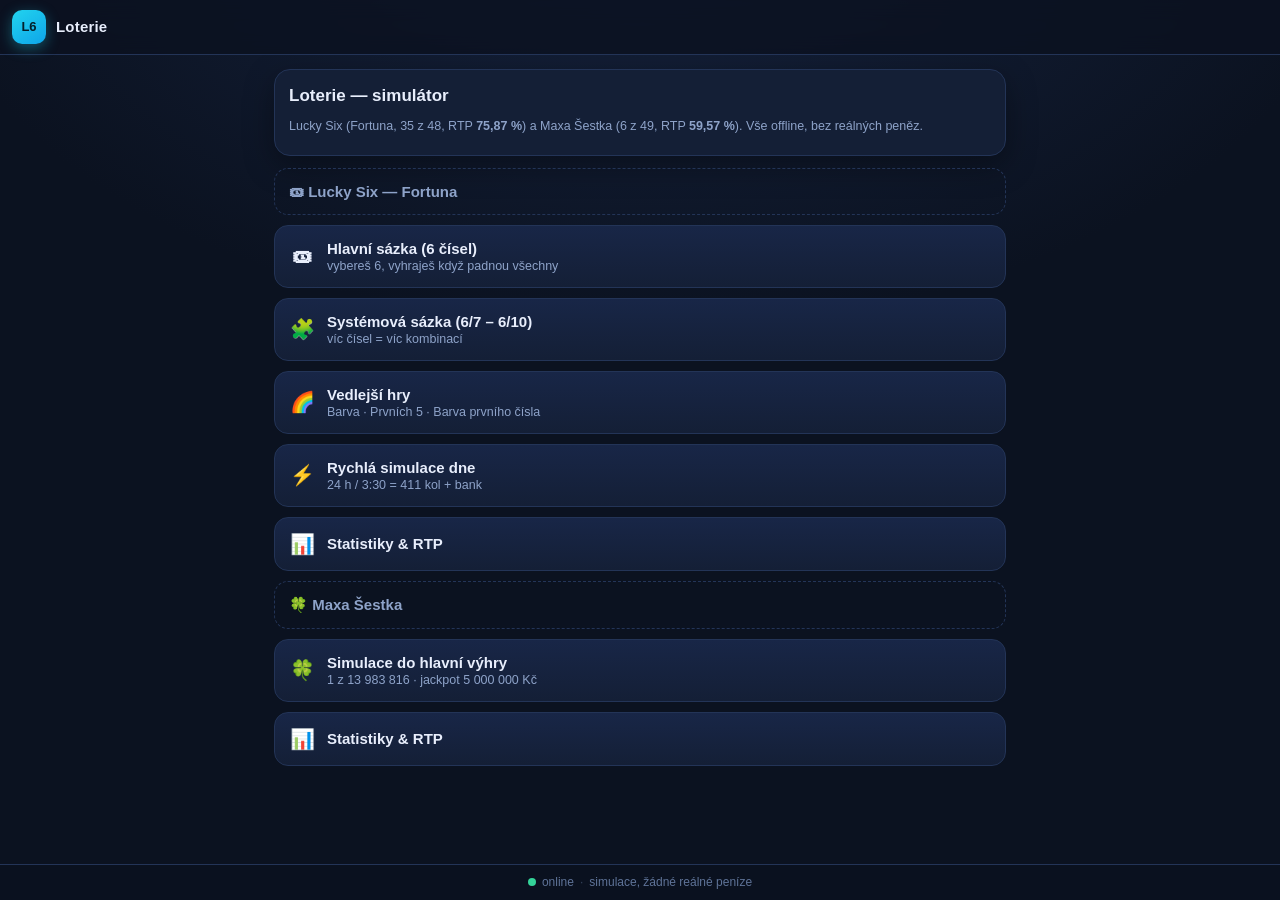
==== pwa/index.html @ 61f72ab9 "pwa: offline PWA Loterie (Lucky Six + Maxa Sestka) — HTML/CSS/JS, service worker, manifest, ikony; l" ====
<!doctype html>
<html lang="cs">
<head>
<meta charset="utf-8">
<meta name="viewport" content="width=device-width, initial-scale=1, viewport-fit=cover">
<meta name="theme-color" content="#0b1220">
<meta name="description" content="Lucky Six a Maxa Šestka — simulátor, statistiky a RTP. Offline PWA.">
<title>Loterie — Lucky Six &amp; Maxa Šestka</title>
<link rel="manifest" href="manifest.webmanifest">
<link rel="icon" href="icon.svg" type="image/svg+xml">
<link rel="apple-touch-icon" href="icon-192.png">
<meta name="apple-mobile-web-app-capable" content="yes">
<meta name="apple-mobile-web-app-status-bar-style" content="black-translucent">
<link rel="stylesheet" href="style.css">
</head>
<body>
<header class="topbar">
  <button id="back" class="iconbtn" aria-label="Zpět" hidden>‹</button>
  <div class="brand">
    <span class="logo">L6</span>
    <span class="title" id="scr-title">Loterie</span>
  </div>
  <button id="install" class="iconbtn" aria-label="Nainstalovat" hidden>⤓</button>
</header>
<main id="app" class="app"></main>
<footer class="foot">
  <span id="netdot" class="dot"></span>
  <span id="nettext">offline</span>
  <span class="sep">·</span>
  <span>simulace, žádné reálné peníze</span>
</footer>
<script src="app.js"></script>
</body>
</html>
---- pwa/style.css ----
:root{
  --bg:#0b1220; --bg2:#101a2e; --card:#141f36; --card2:#182647;
  --line:#233457; --fg:#e8eefc; --dim:#8ea3c9; --dim2:#5f7398;
  --cy:#22d3ee; --gr:#34d399; --rd:#fb7185; --yl:#fbbf24; --vi:#a78bfa;
  --shadow:0 10px 30px rgba(0,0,0,.35);
  --r:16px;
}
*{box-sizing:border-box}
html,body{height:100%}
body{
  margin:0; background:radial-gradient(1200px 700px at 50% -10%, #16233f 0%, var(--bg) 60%);
  color:var(--fg); font:15px/1.45 -apple-system,BlinkMacSystemFont,"Segoe UI",Roboto,"Helvetica Neue",Arial,sans-serif;
  -webkit-font-smoothing:antialiased; padding-bottom:64px;
}
.topbar{
  position:sticky; top:0; z-index:20; display:flex; align-items:center; gap:10px;
  padding:10px 12px; background:rgba(11,18,32,.82); backdrop-filter:blur(10px);
  border-bottom:1px solid var(--line);
}
.brand{display:flex; align-items:center; gap:10px; flex:1; min-width:0}
.logo{
  display:grid; place-items:center; width:34px; height:34px; border-radius:10px;
  background:linear-gradient(145deg,var(--cy),#0ea5e9); color:#04202b; font-weight:800; font-size:13px;
  box-shadow:0 4px 14px rgba(34,211,238,.35)
}
.title{font-weight:700; letter-spacing:.2px; white-space:nowrap; overflow:hidden; text-overflow:ellipsis}
.iconbtn{
  width:38px; height:38px; border-radius:12px; border:1px solid var(--line);
  background:var(--card); color:var(--fg); font-size:20px; cursor:pointer; line-height:1;
}
.iconbtn:active{transform:scale(.96)}
.app{padding:14px 14px 20px; max-width:760px; margin:0 auto}
.card{background:var(--card); border:1px solid var(--line); border-radius:var(--r); padding:14px; margin-bottom:12px; box-shadow:var(--shadow)}
.card.tight{padding:10px}
h1,h2,h3{margin:0 0 8px}
h2{font-size:17px}
h3{font-size:14px; color:var(--dim); text-transform:uppercase; letter-spacing:.6px; font-weight:700}
p{margin:6px 0}
.dim{color:var(--dim)}
.dim2{color:var(--dim2)}
.small{font-size:12.5px}
.center{text-align:center}
.mono{font-variant-numeric:tabular-nums; font-family:ui-monospace,SFMono-Regular,Menlo,Consolas,monospace}

.menu{display:grid; gap:10px}
.mbtn{
  display:flex; align-items:center; gap:12px; text-align:left; width:100%;
  padding:14px; border-radius:14px; border:1px solid var(--line); background:linear-gradient(180deg,var(--card2),var(--card));
  color:var(--fg); cursor:pointer; font-size:15px; font-weight:600;
}
.mbtn:active{transform:scale(.99)}
.mbtn .em{font-size:20px; width:26px; text-align:center}
.mbtn .sub{display:block; font-weight:400; font-size:12.5px; color:var(--dim); margin-top:2px}
.mbtn.group{background:transparent; border-style:dashed; color:var(--dim); font-weight:700; cursor:default}

.btn{
  appearance:none; border:1px solid var(--line); background:var(--card2); color:var(--fg);
  padding:11px 14px; border-radius:12px; font-size:14px; font-weight:600; cursor:pointer;
}
.btn:active{transform:scale(.98)}
.btn.primary{background:linear-gradient(145deg,var(--cy),#0891b2); color:#04202b; border-color:transparent}
.btn.ghost{background:transparent}
.btn.danger{background:#3a1620; border-color:#5b2130; color:#ffd7de}
.btn:disabled{opacity:.45; cursor:not-allowed}
.row{display:flex; gap:8px; flex-wrap:wrap}
.row.end{justify-content:flex-end}
.spacer{flex:1}
label.field{display:block; margin:10px 0}
label.field > span{display:block; font-size:12.5px; color:var(--dim); margin-bottom:5px}
input,select{
  width:100%; padding:11px 12px; border-radius:12px; border:1px solid var(--line);
  background:#0d1729; color:var(--fg); font-size:15px;
}
input:focus,select:focus{outline:2px solid rgba(34,211,238,.4); border-color:transparent}

.grid{display:grid; grid-template-columns:repeat(8,1fr); gap:6px}
.grid.g7{grid-template-columns:repeat(7,1fr)}
.num{
  aspect-ratio:1/1; display:grid; place-items:center; border-radius:10px;
  border:1px solid var(--line); background:#0d1729; color:var(--dim);
  font-weight:700; font-size:14px; cursor:pointer; position:relative; user-select:none;
}
.num:active{transform:scale(.94)}
.num.on{background:linear-gradient(145deg,var(--vi),#7c3aed); color:#fff; border-color:transparent; box-shadow:0 0 0 2px rgba(167,139,250,.35)}
.num.hit{background:linear-gradient(145deg,var(--gr),#059669); color:#04220f; border-color:transparent}
.num.miss{opacity:.45}
.num .pos{position:absolute; right:3px; bottom:2px; font-size:9px; font-weight:700; opacity:.85}

.chips{display:flex; flex-wrap:wrap; gap:8px}
.chip{
  padding:8px 12px; border-radius:999px; border:1px solid var(--line); background:#0d1729;
  color:var(--dim); cursor:pointer; font-size:13px; font-weight:600
}
.chip.on{background:var(--cy); color:#04202b; border-color:transparent}
.dotc{display:inline-block; width:10px; height:10px; border-radius:50%; margin-right:6px; vertical-align:-1px}

.stat{display:flex; justify-content:space-between; gap:10px; padding:7px 0; border-bottom:1px dashed var(--line)}
.stat:last-child{border-bottom:0}
.stat .k{color:var(--dim)}
.stat .v{font-weight:700}
.big{font-size:26px; font-weight:800}
.pos{color:var(--gr)}
.neg{color:var(--rd)}
.warn{color:var(--yl)}

.log{
  max-height:52vh; overflow:auto; border:1px solid var(--line); border-radius:12px; background:#0a1322;
  padding:8px; font-family:ui-monospace,SFMono-Regular,Menlo,Consolas,monospace; font-size:12px; line-height:1.55;
}
.log .l{white-space:nowrap}
.log .l .g{color:var(--gr); font-weight:700}
.log .l .d{color:var(--dim2)}
.log .l .w{color:var(--gr)}
.log .l .z{color:var(--rd)}
.log .l .p{color:var(--dim); margin-right:6px}

.bar{height:8px; border-radius:999px; background:#0d1729; overflow:hidden; border:1px solid var(--line)}
.bar > i{display:block; height:100%; background:linear-gradient(90deg,var(--cy),#0ea5e9); width:0%}

.badge{display:inline-block; padding:3px 8px; border-radius:999px; font-size:11.5px; font-weight:700; border:1px solid var(--line)}
.badge.gr{background:rgba(52,211,153,.15); color:var(--gr); border-color:rgba(52,211,153,.4)}
.badge.rd{background:rgba(251,113,133,.15); color:var(--rd); border-color:rgba(251,113,133,.4)}
.badge.yl{background:rgba(251,191,36,.15); color:var(--yl); border-color:rgba(251,191,36,.4)}

.foot{
  position:fixed; left:0; right:0; bottom:0; display:flex; align-items:center; gap:6px; justify-content:center;
  padding:9px; font-size:12px; color:var(--dim2); background:rgba(11,18,32,.9); border-top:1px solid var(--line);
  backdrop-filter:blur(8px);
}
.foot .sep{opacity:.5}
.dot{width:8px; height:8px; border-radius:50%; background:var(--rd)}
.dot.ok{background:var(--gr)}
table{width:100%; border-collapse:collapse; font-size:13px}
th,td{padding:6px 4px; text-align:left; border-bottom:1px solid var(--line)}
th{color:var(--dim); font-weight:600; font-size:12px}
td.r,th.r{text-align:right}
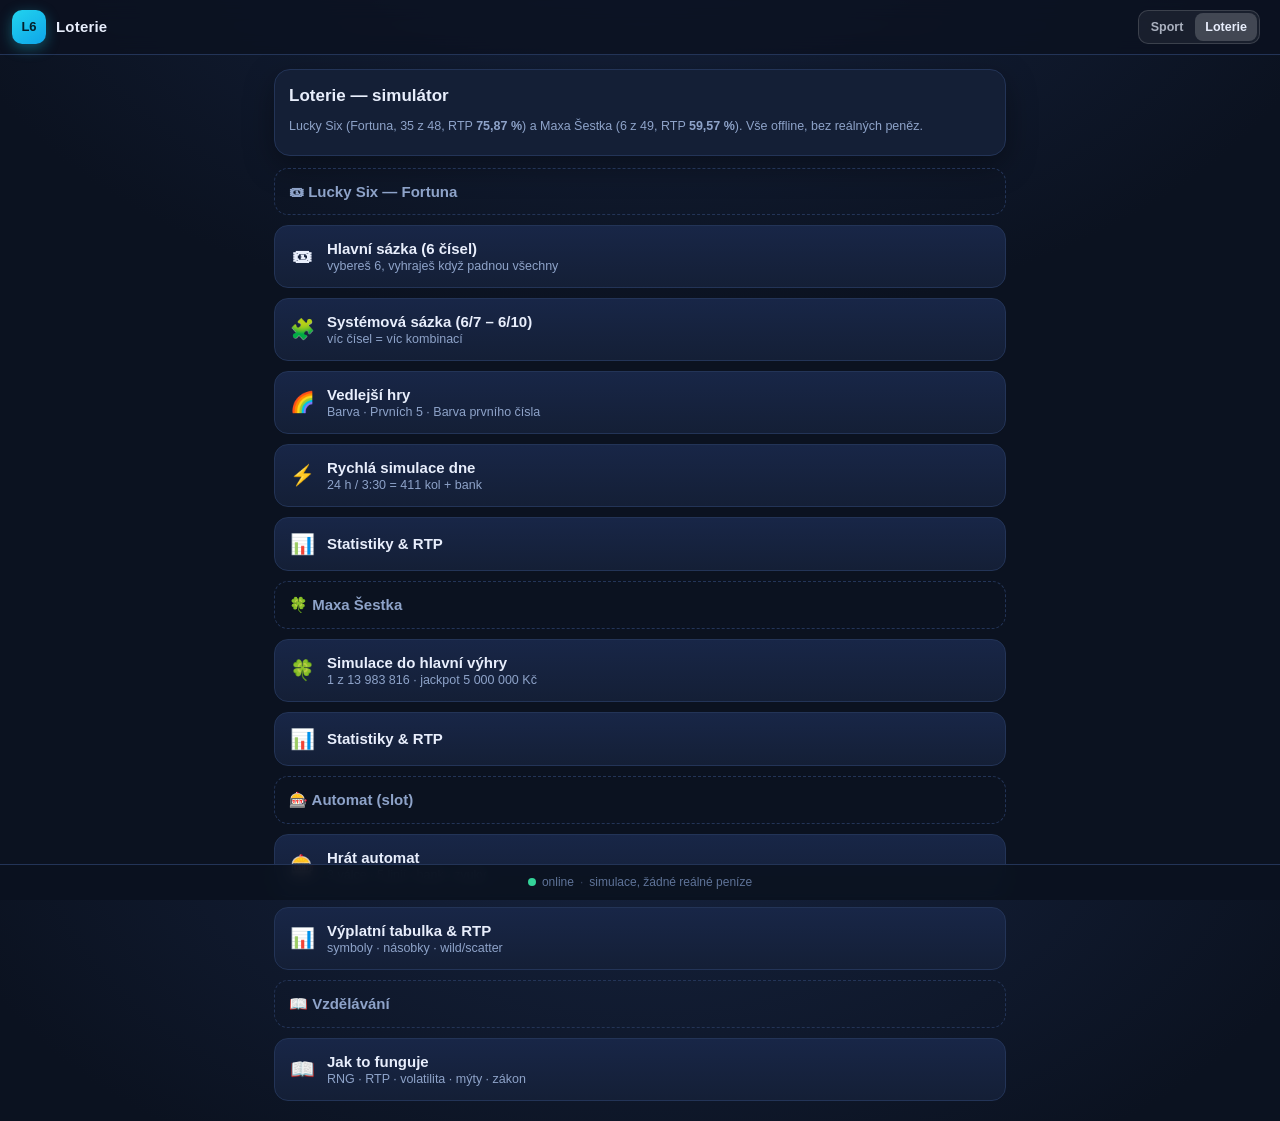
==== commit 57e99ea1: "2026-10-07 19:00:58 git-agent" ====
--- a/pwa/index.html
+++ b/pwa/index.html
@@ -20,6 +20,7 @@
     <span class="logo">L6</span>
     <span class="title" id="scr-title">Loterie</span>
   </div>
+  <nav class="modesw" aria-label="Přepínač sekce"><a href="/">Sport</a><a href="/loterie/" class="on">Loterie</a></nav>
   <button id="install" class="iconbtn" aria-label="Nainstalovat" hidden>⤓</button>
 </header>
 <main id="app" class="app"></main>
--- a/pwa/style.css
+++ b/pwa/style.css
@@ -133,4 +133,75 @@
 table{width:100%; border-collapse:collapse; font-size:13px}
 th,td{padding:6px 4px; text-align:left; border-bottom:1px solid var(--line)}
 th{color:var(--dim); font-weight:600; font-size:12px}
-td.r,th.r{text-align:right}+td.r,th.r{text-align:right}
+/* ===== AUTOMAT (slot machine) ===== */
+.slot-wrap{display:flex;flex-direction:column;gap:12px}
+.reels{
+  display:grid;grid-template-columns:repeat(3,1fr);gap:8px;padding:12px;
+  background:linear-gradient(180deg,#1a2744,#0d1729);border:2px solid var(--line);
+  border-radius:18px;box-shadow:inset 0 0 30px rgba(0,0,0,.5)
+}
+.reel-col{display:flex;flex-direction:column;gap:8px}
+.sym{
+  aspect-ratio:1/1;display:grid;place-items:center;font-size:34px;line-height:1;
+  background:radial-gradient(circle at 50% 30%,#223a63,#0b1424);
+  border:1px solid var(--line);border-radius:12px;position:relative;
+  transition:transform .06s;
+}
+.sym.blur{filter:blur(2px);opacity:.7}
+.sym.win{
+  box-shadow:0 0 0 2px var(--gr),0 0 18px rgba(52,211,153,.6);
+  background:radial-gradient(circle at 50% 30%,#1d5a45,#0b241c);
+  animation:pulse .6s ease-in-out 2;
+}
+@keyframes pulse{50%{transform:scale(1.08)}}
+.sym .payline-dot{
+  position:absolute;top:3px;left:3px;width:6px;height:6px;border-radius:50%;
+  background:var(--yl);opacity:0;
+}
+.sym.lined .payline-dot{opacity:1}
+
+.spin-row{display:flex;align-items:center;gap:12px;justify-content:center;margin-top:4px}
+.bigspin{
+  width:96px;height:96px;border-radius:50%;border:none;cursor:pointer;
+  background:radial-gradient(circle at 35% 30%,#3ee6f5,#0e7490);
+  color:#04202b;font-weight:900;font-size:15px;letter-spacing:.5px;
+  box-shadow:0 8px 24px rgba(34,211,238,.4),inset 0 -4px 8px rgba(0,0,0,.25);
+}
+.bigspin:active{transform:scale(.95)}
+.bigspin:disabled{filter:grayscale(.6);cursor:not-allowed}
+.bigspin.spinning{animation:spinPulse .5s linear infinite}
+@keyframes spinPulse{50%{filter:brightness(1.3)}}
+
+.stake-ctrl{display:flex;flex-direction:column;gap:4px;align-items:center}
+.stake-ctrl .lab{font-size:11px;color:var(--dim);text-transform:uppercase;letter-spacing:.5px}
+.stake-val{font-weight:800;font-size:20px}
+.stake-btns{display:flex;gap:6px}
+.mini{width:34px;height:34px;border-radius:9px;border:1px solid var(--line);background:#0d1729;color:var(--fg);font-size:18px;cursor:pointer}
+.mini:active{transform:scale(.93)}
+
+.paylines{display:grid;grid-template-columns:repeat(5,1fr);gap:6px}
+.pl{
+  padding:6px 4px;border-radius:9px;border:1px solid var(--line);background:#0d1729;
+  text-align:center;font-size:11px;color:var(--dim);cursor:pointer
+}
+.pl.on{border-color:var(--cy);color:var(--cy);box-shadow:0 0 0 1px var(--cy)}
+.pl .grid3{display:inline-grid;grid-template-columns:repeat(3,6px);gap:2px;margin-bottom:4px}
+.pl .grid3 i{width:6px;height:6px;border-radius:2px;background:#233457;display:block}
+.pl .grid3 i.on{background:var(--cy)}
+
+.hist{max-height:220px;overflow:auto;border:1px solid var(--line);border-radius:12px;background:#0a1322;padding:6px}
+.hist .hr{display:flex;justify-content:space-between;gap:8px;padding:5px 6px;font-size:12.5px;border-bottom:1px dashed var(--line)}
+.hist .hr:last-child{border-bottom:0}
+.hist .hr .g{color:var(--gr);font-weight:700}
+.hist .hr .d{color:var(--dim2)}
+
+.paytable{width:100%;border-collapse:collapse;font-size:13px}
+.paytable td,.paytable th{padding:5px 6px;border-bottom:1px solid var(--line)}
+.paytable .em{font-size:20px}
+
+.rtp-note{font-size:12px;color:var(--dim2);margin-top:6px}
+.sound-toggle{display:flex;align-items:center;gap:6px;font-size:12px;color:var(--dim)}
+.sound-toggle input{width:auto}
+
+.modesw{display:flex;gap:2px;margin-left:auto;margin-right:8px;background:rgba(255,255,255,.06);border:1px solid rgba(255,255,255,.15);border-radius:10px;padding:2px}.modesw a{padding:5px 10px;border-radius:8px;font-size:12.5px;font-weight:700;color:inherit;opacity:.7;text-decoration:none}.modesw a.on{background:rgba(255,255,255,.18);opacity:1}
